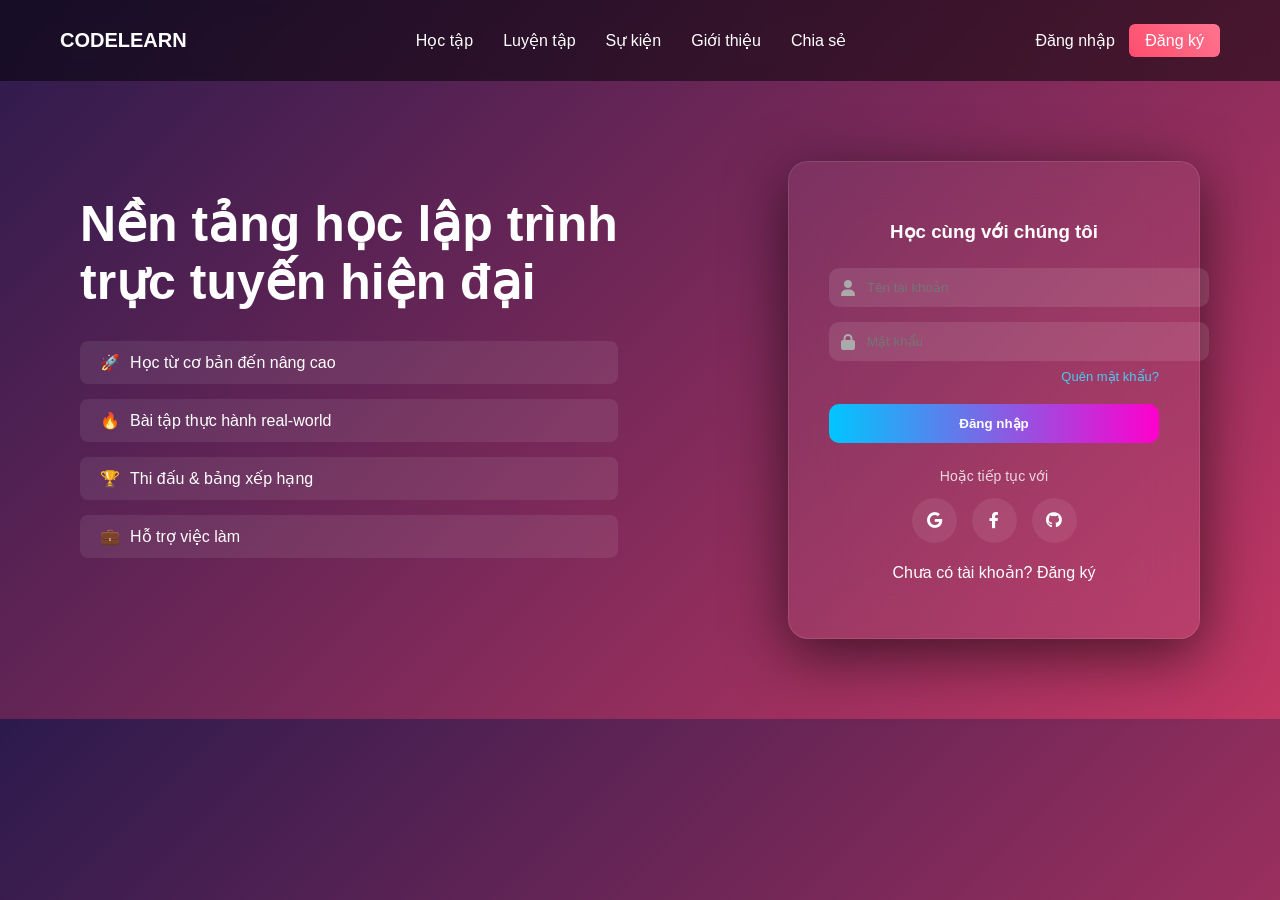
==== Dự án Học trực tuyến LMS/Html/home/index.html @ 640b6f90 "day1" ====
<!DOCTYPE html>
<html lang="vi">
<head>
    <meta charset="UTF-8">
    <title>Trang chủ</title>

    <link rel="stylesheet" href="../../CSS/main.css">

    <!-- ICON -->
    <link rel="stylesheet" href="https://cdnjs.cloudflare.com/ajax/libs/font-awesome/6.0.0/css/all.min.css">
</head>

<body>

<!-- ===== NAVBAR ===== -->
<div class="navbar">
    <div class="logo">CODELEARN</div>

    <ul class="menu">
        <li onclick="location.href='learning.html'">Học tập</li>
        <li>Luyện tập</li>
        <li>Sự kiện</li>
        <li>Giới thiệu</li>
        <li>Chia sẻ</li>
    </ul>

    <div class="auth">
        <!-- CHUYỂN SANG PAGE -->
        <a href="../account/login.html">Đăng nhập</a>
        <a href="../account/register.html" class="btn">Đăng ký</a>
    </div>
</div>

<!-- ===== HERO ===== -->
<div class="hero">

    <!-- LEFT -->
    <div class="hero-left">
        <h1>
            Nền tảng học lập trình <br>
            trực tuyến hiện đại
        </h1>

        <div class="features">
            <div><span>🚀</span> Học từ cơ bản đến nâng cao</div>
            <div><span>🔥</span> Bài tập thực hành real-world</div>
            <div><span>🏆</span> Thi đấu & bảng xếp hạng</div>
            <div><span>💼</span> Hỗ trợ việc làm</div>
        </div>
    </div>

    <!-- RIGHT -->
    <div class="hero-right">

        <div class="login-card">
            <h3>Học cùng với chúng tôi</h3>

            <div class="input-group">
                <i class="fas fa-user"></i>
                <input type="text" placeholder="Tên tài khoản">
            </div>

            <div class="input-group">
                <i class="fas fa-lock"></i>
                <input type="password" placeholder="Mật khẩu">
            </div>

            <a class="forgot">Quên mật khẩu?</a>

            <button class="btn-login">Đăng nhập</button>

            <div class="social-login">
                <p>Hoặc tiếp tục với</p>

                <div class="social-icons">
                    <div class="icon"><i class="fab fa-google"></i></div>
                    <div class="icon"><i class="fab fa-facebook-f"></i></div>
                    <div class="icon"><i class="fab fa-github"></i></div>
                </div>
            </div>

            <p class="switch">
                Chưa có tài khoản?
                <!-- CHUYỂN PAGE -->
                <a href="../account/register.html">Đăng ký</a>
            </p>
        </div>

    </div>

</div>

</body>
</html>
---- Dự án Học trực tuyến LMS/CSS/main.css ----
/* =======================================================
   GLOBAL
======================================================= */
body {
    margin: 0;
    font-family: 'Segoe UI', sans-serif;
    color: white;
    background: linear-gradient(135deg, #2c1a4d, #c33764);
}

a {
    text-decoration: none;
    color: white;
}


/* =======================================================
   NAVBAR
======================================================= */
.navbar {
    display: flex;
    justify-content: space-between;
    align-items: center;
    padding: 15px 60px;
    background: rgba(0,0,0,0.5);
    backdrop-filter: blur(10px);
    position: relative;
    z-index: 999;
}

.logo {
    font-weight: bold;
    font-size: 20px;
}

/* MENU */
.menu {
    display: flex;
    list-style: none;
    gap: 30px;
}

.menu li {
    position: relative;
    cursor: pointer;
    transition: 0.3s;
}

/* underline animation */
.menu li::after {
    content: "";
    position: absolute;
    width: 0%;
    height: 2px;
    background: #4cc9f0;
    left: 0;
    bottom: -5px;
    transition: 0.3s;
}

.menu li:hover {
    color: #4cc9f0;
}

.menu li:hover::after {
    width: 100%;
}

/* BUTTON */
.auth .btn {
    background: linear-gradient(45deg, #ff4d6d, #ff758f);
    padding: 8px 16px;
    border-radius: 6px;
    margin-left: 10px;
    transition: 0.3s;
}

.auth .btn:hover {
    transform: scale(1.1);
}


/* =======================================================
   HERO
======================================================= */
.hero {
    display: flex;
    justify-content: space-between;
    padding: 80px;
}

/* TEXT */
.hero-left h1 {
    font-size: 50px;
    margin-bottom: 30px;
}

/* FEATURES */
.features div {
    margin-top: 15px;
    padding: 12px 20px;
    background: rgba(255,255,255,0.08);
    border-radius: 8px;
    transition: 0.3s;
    display: flex;
    align-items: center;
    gap: 10px;
}

.features div:hover {
    transform: translateX(15px) scale(1.03);
    background: rgba(255,255,255,0.2);
}


/* =======================================================
   LOGIN CARD (GLASS + ANIMATION)
======================================================= */
.hero-right {
    display: flex;
    justify-content: center;
    align-items: center;
}

/* CARD */
.login-card {
    background: rgba(255,255,255,0.05);
    padding: 40px;
    border-radius: 20px;
    width: 330px;
    backdrop-filter: blur(25px);
    box-shadow: 0 15px 60px rgba(0,0,0,0.6);
    border: 1px solid rgba(255,255,255,0.1);

    /* animation */
    animation: fadeIn 0.6s ease;
}

@keyframes fadeIn {
    from {
        opacity: 0;
        transform: translateY(30px);
    }
    to {
        opacity: 1;
        transform: translateY(0);
    }
}

/* TITLE */
.login-card h3 {
    text-align: center;
    margin-bottom: 25px;
}


/* =======================================================
   INPUT GROUP
======================================================= */
.input-group {
    position: relative;
    margin-top: 15px;
}

.input-group i {
    position: absolute;
    left: 12px;
    top: 12px;
    color: #aaa;
}

.input-group input {
    width: 100%;
    padding: 12px 12px 12px 38px;
    border-radius: 10px;
    border: none;
    background: rgba(255,255,255,0.1);
    color: white;
    transition: 0.3s;
}

/* hover + focus */
.input-group input:hover {
    background: rgba(255,255,255,0.15);
}

.input-group input:focus {
    outline: none;
    box-shadow: 0 0 12px #ff00cc;
}


/* =======================================================
   LOGIN BUTTON
======================================================= */
.btn-login {
    width: 100%;
    margin-top: 20px;
    padding: 12px;
    border-radius: 10px;
    border: none;
    background: linear-gradient(90deg, #00c6ff, #ff00cc);
    color: white;
    font-weight: bold;
    cursor: pointer;
    transition: 0.3s;
}

.btn-login:hover {
    transform: scale(1.05);
    box-shadow: 0 0 25px #ff00cc;
}


/* =======================================================
   FORGOT PASSWORD
======================================================= */
.forgot {
    display: block;
    text-align: right;
    margin-top: 8px;
    font-size: 13px;
    color: #4cc9f0;
    cursor: pointer;
}


/* =======================================================
   SOCIAL LOGIN
======================================================= */
.social-login {
    text-align: center;
    margin-top: 25px;
}

.social-login p {
    font-size: 14px;
    opacity: 0.8;
}

.social-icons {
    display: flex;
    justify-content: center;
    gap: 15px;
    margin-top: 10px;
}

.icon {
    width: 45px;
    height: 45px;
    border-radius: 50%;
    background: rgba(255,255,255,0.08);
    display: flex;
    align-items: center;
    justify-content: center;
    cursor: pointer;
    transition: 0.3s;
}

.icon:hover {
    transform: translateY(-5px) scale(1.1);
    background: linear-gradient(45deg, #00c6ff, #ff00cc);
    box-shadow: 0 0 20px #ff00cc;
}


/* =======================================================
   SWITCH TEXT
======================================================= */
.switch {
    text-align: center;
    margin-top: 20px;
}
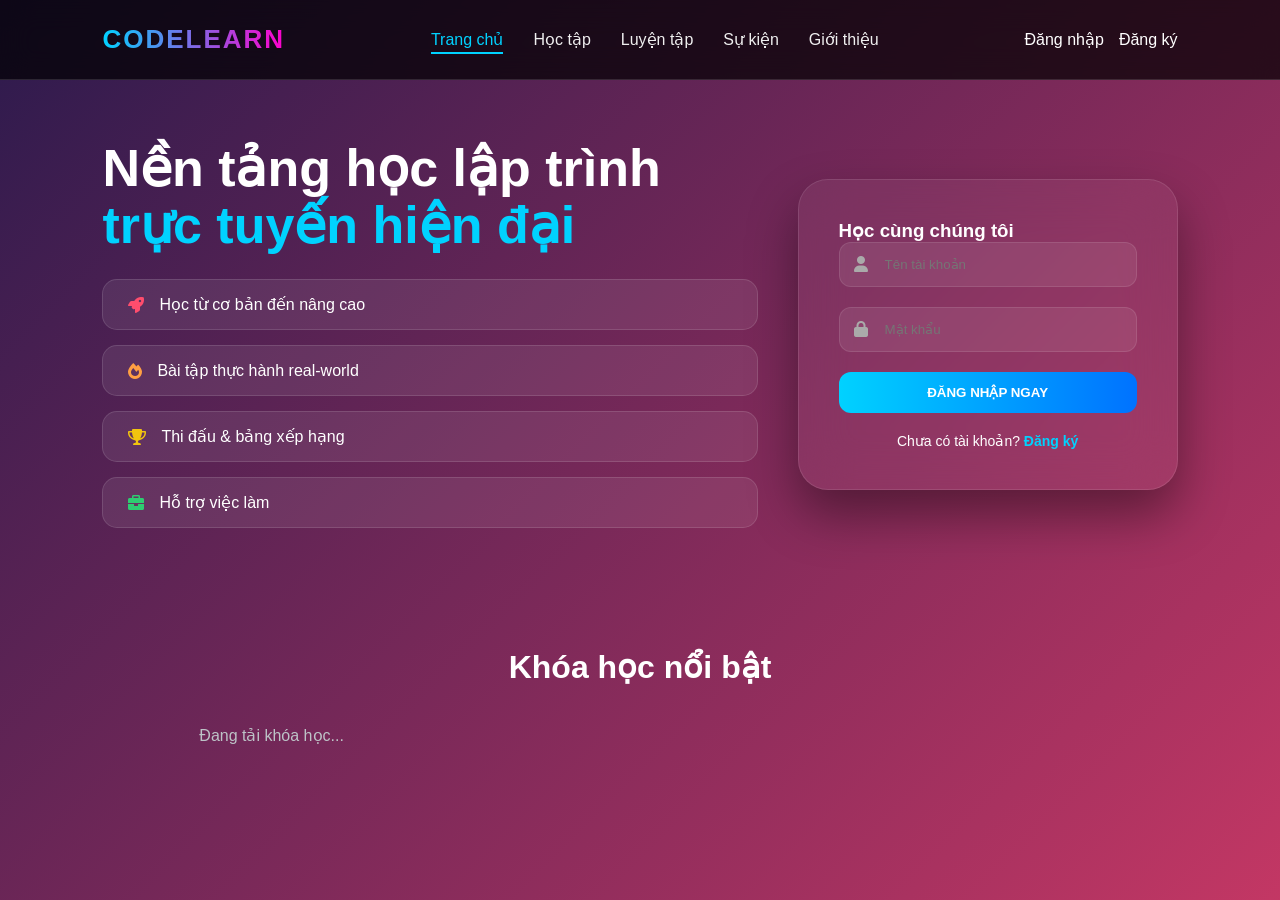
==== commit 49ad8fbe: "DCDU cap nhat bai lam ngay 18-04" ====
--- a/Dự án Học trực tuyến LMS/Html/home/index.html
+++ b/Dự án Học trực tuyến LMS/Html/home/index.html
@@ -2,93 +2,139 @@
 <html lang="vi">
 <head>
     <meta charset="UTF-8">
-    <title>Trang chủ</title>
-
+    <title>Trang chủ - Hệ thống LMS</title>
     <link rel="stylesheet" href="../../CSS/main.css">
-
-    <!-- ICON -->
     <link rel="stylesheet" href="https://cdnjs.cloudflare.com/ajax/libs/font-awesome/6.0.0/css/all.min.css">
 </head>
-
 <body>
 
-<!-- ===== NAVBAR ===== -->
 <div class="navbar">
-    <div class="logo">CODELEARN</div>
-
+    <div class="logo" onclick="location.href='index.html'">CODELEARN</div>
     <ul class="menu">
+        <li class="active" onclick="location.href='index.html'">Trang chủ</li>
         <li onclick="location.href='learning.html'">Học tập</li>
         <li>Luyện tập</li>
         <li>Sự kiện</li>
         <li>Giới thiệu</li>
-        <li>Chia sẻ</li>
     </ul>
-
-    <div class="auth">
-        <!-- CHUYỂN SANG PAGE -->
+    <div class="auth" id="nav-auth">
         <a href="../account/login.html">Đăng nhập</a>
         <a href="../account/register.html" class="btn">Đăng ký</a>
     </div>
 </div>
 
-<!-- ===== HERO ===== -->
 <div class="hero">
-
-    <!-- LEFT -->
     <div class="hero-left">
-        <h1>
-            Nền tảng học lập trình <br>
-            trực tuyến hiện đại
-        </h1>
-
+        <h1>Nền tảng học lập trình <br><span style="color: #00d2ff;">trực tuyến hiện đại</span></h1>
         <div class="features">
-            <div><span>🚀</span> Học từ cơ bản đến nâng cao</div>
-            <div><span>🔥</span> Bài tập thực hành real-world</div>
-            <div><span>🏆</span> Thi đấu & bảng xếp hạng</div>
-            <div><span>💼</span> Hỗ trợ việc làm</div>
+            <div><i class="fas fa-rocket" style="color: #ff4d6d;"></i> Học từ cơ bản đến nâng cao</div>
+            <div><i class="fas fa-fire" style="color: #ff9f43;"></i> Bài tập thực hành real-world</div>
+            <div><i class="fas fa-trophy" style="color: #f1c40f;"></i> Thi đấu & bảng xếp hạng</div>
+            <div><i class="fas fa-briefcase" style="color: #2ecc71;"></i> Hỗ trợ việc làm</div>
         </div>
     </div>
 
-    <!-- RIGHT -->
     <div class="hero-right">
-
-        <div class="login-card">
-            <h3>Học cùng với chúng tôi</h3>
-
+        <div class="login-card" id="home-login-card">
+            <h3>Học cùng chúng tôi</h3>
             <div class="input-group">
                 <i class="fas fa-user"></i>
-                <input type="text" placeholder="Tên tài khoản">
+                <input type="text" id="home_username" placeholder="Tên tài khoản">
             </div>
-
             <div class="input-group">
                 <i class="fas fa-lock"></i>
-                <input type="password" placeholder="Mật khẩu">
+                <input type="password" id="home_password" placeholder="Mật khẩu">
             </div>
-
-            <a class="forgot">Quên mật khẩu?</a>
-
-            <button class="btn-login">Đăng nhập</button>
-
-            <div class="social-login">
-                <p>Hoặc tiếp tục với</p>
-
-                <div class="social-icons">
-                    <div class="icon"><i class="fab fa-google"></i></div>
-                    <div class="icon"><i class="fab fa-facebook-f"></i></div>
-                    <div class="icon"><i class="fab fa-github"></i></div>
-                </div>
-            </div>
-
-            <p class="switch">
-                Chưa có tài khoản?
-                <!-- CHUYỂN PAGE -->
-                <a href="../account/register.html">Đăng ký</a>
+            <button class="btn-login" onclick="handleHomeLogin()">ĐĂNG NHẬP NGAY</button>
+            <p style="text-align:center; margin-top:20px; font-size:14px;">
+                Chưa có tài khoản? <a href="../account/register.html" style="color:#00d2ff; font-weight:bold;">Đăng ký</a>
             </p>
         </div>
-
+        
+        <div class="login-card hidden" id="home-welcome-card" style="text-align: center;">
+            <div style="font-size: 60px; color: #00d2ff; margin-bottom: 20px;">
+                <i class="fas fa-user-circle"></i>
+            </div>
+            <h3>Chào mừng trở lại, <br><span id="display-user-name" style="color: #ff00cc;">Học viên</span>!</h3>
+            <p style="margin: 20px 0; color: #bdc3c7;">Hôm nay bạn muốn học thêm điều gì mới?</p>
+            <button class="btn-login" onclick="location.href='learning.html'">VÀO HỌC NGAY</button>
+            <a href="#" class="btn-logout" style="margin-top:20px; display:inline-block;" onclick="handleLogout()">Đăng xuất</a>
+        </div>
     </div>
-
 </div>
 
+<div class="courses-section">
+    <h2 style="text-align: center; margin-bottom: 40px;">Khóa học nổi bật</h2>
+    <div class="courses" id="course-list">
+        <p style="text-align: center; width: 100%; color: #bdc3c7;">Đang tải khóa học...</p>
+    </div>
+</div>
+
+<script>
+    const API_URL = 'http://127.0.0.1:5001/api';
+
+    function checkAuth() {
+        const userStr = localStorage.getItem('user');
+        const navAuth = document.getElementById('nav-auth');
+        const loginCard = document.getElementById('home-login-card');
+        const welcomeCard = document.getElementById('home-welcome-card');
+        const displayName = document.getElementById('display-user-name');
+
+        if (userStr) {
+            const user = JSON.parse(userStr);
+            navAuth.innerHTML = `<span class="user-name">Chào, ${user.username}</span><span style="color:rgba(255,255,255,0.2);margin:0 10px">|</span><a href="#" class="btn-logout" onclick="handleLogout()">Đăng xuất</a>`;
+            if(loginCard) loginCard.classList.add('hidden');
+            if(welcomeCard) {
+                welcomeCard.classList.remove('hidden');
+                if(displayName) displayName.innerText = user.username;
+            }
+        }
+    }
+
+    async function handleHomeLogin() {
+        const u = document.getElementById('home_username').value;
+        const p = document.getElementById('home_password').value;
+        if (!u || !p) { alert("Điền đủ thông tin Tuấn ơi!"); return; }
+
+        try {
+            const res = await fetch(`${API_URL}/login`, {
+                method: 'POST',
+                headers: { 'Content-Type': 'application/json' },
+                body: JSON.stringify({ username: u, password: p })
+            });
+            const data = await res.json();
+            if (data.status === "success") {
+                localStorage.setItem('user', JSON.stringify(data.user));
+                window.location.reload(); 
+            } else { alert(data.message); }
+        } catch (err) { alert("Chưa bật app.py kìa!"); }
+    }
+
+    function handleLogout() { localStorage.removeItem('user'); window.location.reload(); }
+
+    async function fetchCourses() {
+        try {
+            const res = await fetch(`${API_URL}/courses`);
+            const data = await res.json();
+            const container = document.getElementById('course-list');
+            container.innerHTML = ''; 
+            if (data.status === "success") {
+                data.data.forEach(course => {
+                    const imgUrl = `https://placehold.jp/24/34495e/ffffff/250x140.png?text=${encodeURIComponent(course.title)}`;
+                    container.innerHTML += `
+                        <div class="course-card">
+                            <img src="${imgUrl}" alt="Course">
+                            <div class="category-tag">${course.category}</div>
+                            <h4>${course.title}</h4>
+                            <div class="price">${Number(course.price).toLocaleString('vi-VN')} đ</div>
+                            <button class="btn-enroll" onclick="location.href='learning.html'">Xem chi tiết</button>
+                        </div>`;
+                });
+            }
+        } catch (error) { console.error(error); }
+    }
+
+    window.onload = () => { checkAuth(); fetchCourses(); };
+</script>
 </body>
 </html>
--- a/Dự án Học trực tuyến LMS/CSS/main.css
+++ b/Dự án Học trực tuyến LMS/CSS/main.css
@@ -1,273 +1,231 @@
 /* =======================================================
-   GLOBAL
-======================================================= */
+   1. GLOBAL & VARIABLES
+======================================================= */
+:root {
+    --primary: #00d2ff;     /* Xanh Cyan sáng */
+    --secondary: #ff00cc;   /* Hồng Neon */
+    --glass: rgba(255, 255, 255, 0.08);
+    --glass-border: rgba(255, 255, 255, 0.12);
+    --bg-gradient: linear-gradient(135deg, #2c1a4d, #c33764);
+}
+
+* {
+    margin: 0;
+    padding: 0;
+    box-sizing: border-box;
+    font-family: 'Segoe UI', Roboto, Helvetica, Arial, sans-serif;
+}
+
 body {
-    margin: 0;
-    font-family: 'Segoe UI', sans-serif;
     color: white;
-    background: linear-gradient(135deg, #2c1a4d, #c33764);
-}
-
-a {
-    text-decoration: none;
-    color: white;
-}
-
-
-/* =======================================================
-   NAVBAR
+    background: var(--bg-gradient);
+    background-attachment: fixed;
+    min-height: 100vh;
+    overflow-x: hidden;
+}
+
+a { text-decoration: none; color: inherit; transition: 0.3s; }
+.hidden { display: none !important; }
+
+/* =======================================================
+   2. NAVBAR (UNIFIED & STICKY)
 ======================================================= */
 .navbar {
     display: flex;
     justify-content: space-between;
     align-items: center;
-    padding: 15px 60px;
-    background: rgba(0,0,0,0.5);
-    backdrop-filter: blur(10px);
+    padding: 0 8%;
+    background: rgba(0, 0, 0, 0.7);
+    backdrop-filter: blur(15px);
+    -webkit-backdrop-filter: blur(15px);
+    height: 80px;
+    position: sticky;
+    top: 0;
+    z-index: 2000;
+    border-bottom: 1px solid var(--glass-border);
+}
+
+.logo {
+    font-weight: 800;
+    font-size: 26px;
+    letter-spacing: 2px;
+    background: linear-gradient(to right, var(--primary), var(--secondary));
+    -webkit-background-clip: text;
+    background-clip: text;
+    -webkit-text-fill-color: transparent;
+    color: transparent; /* Dự phòng cho logo bị lỗi màu */
+    display: inline-block;
+    cursor: pointer;
+}
+
+.menu { display: flex; gap: 30px; list-style: none; }
+.menu li {
+    font-weight: 500;
+    color: #efefef;
+    cursor: pointer;
     position: relative;
-    z-index: 999;
-}
-
-.logo {
-    font-weight: bold;
-    font-size: 20px;
-}
-
-/* MENU */
-.menu {
-    display: flex;
-    list-style: none;
-    gap: 30px;
-}
-
-.menu li {
-    position: relative;
-    cursor: pointer;
-    transition: 0.3s;
-}
-
-/* underline animation */
+}
+
+.menu li:hover, .menu li.active { color: var(--primary); }
 .menu li::after {
     content: "";
     position: absolute;
-    width: 0%;
-    height: 2px;
-    background: #4cc9f0;
-    left: 0;
-    bottom: -5px;
+    width: 0%; height: 2px;
+    background: var(--primary);
+    left: 0; bottom: -5px;
     transition: 0.3s;
 }
-
-.menu li:hover {
-    color: #4cc9f0;
-}
-
-.menu li:hover::after {
-    width: 100%;
-}
-
-/* BUTTON */
-.auth .btn {
-    background: linear-gradient(45deg, #ff4d6d, #ff758f);
-    padding: 8px 16px;
-    border-radius: 6px;
-    margin-left: 10px;
+.menu li:hover::after, .menu li.active::after { width: 100%; }
+
+.auth { display: flex; align-items: center; gap: 15px; }
+.user-name { color: var(--primary); font-weight: bold; font-size: 15px; }
+.btn-logout {
+    color: #ff4757 !important;
+    font-weight: bold;
+    border: 1px solid #ff4757;
+    padding: 6px 15px;
+    border-radius: 8px;
     transition: 0.3s;
 }
-
-.auth .btn:hover {
-    transform: scale(1.1);
-}
-
-
-/* =======================================================
-   HERO
-======================================================= */
-.hero {
-    display: flex;
-    justify-content: space-between;
-    padding: 80px;
-}
-
-/* TEXT */
-.hero-left h1 {
-    font-size: 50px;
-    margin-bottom: 30px;
-}
-
-/* FEATURES */
+.btn-logout:hover { background: #ff4757; color: white !important; }
+
+/* =======================================================
+   3. HERO & FORMS (INDEX)
+======================================================= */
+.hero { display: flex; justify-content: space-between; align-items: center; padding: 60px 8%; gap: 40px; }
+.hero-left { flex: 1; }
+.hero-left h1 { font-size: 52px; font-weight: 800; line-height: 1.1; margin-bottom: 25px; }
+
 .features div {
     margin-top: 15px;
-    padding: 12px 20px;
-    background: rgba(255,255,255,0.08);
-    border-radius: 8px;
-    transition: 0.3s;
+    padding: 15px 25px;
+    background: var(--glass);
+    border-radius: 15px;
+    border: 1px solid var(--glass-border);
+    display: flex; align-items: center; gap: 15px; transition: 0.3s;
+}
+.features div:hover { transform: translateX(10px); background: rgba(255,255,255,0.15); }
+
+.hero-right { flex: 0 0 380px; }
+.login-card {
+    background: rgba(255, 255, 255, 0.05);
+    padding: 40px;
+    border-radius: 30px;
+    backdrop-filter: blur(25px);
+    border: 1px solid rgba(255, 255, 255, 0.1);
+    box-shadow: 0 25px 50px rgba(0, 0, 0, 0.4);
+}
+
+.input-group { position: relative; margin-bottom: 20px; }
+.input-group i { position: absolute; left: 15px; top: 50%; transform: translateY(-50%); color: #aaa; }
+.input-group input {
+    width: 100%; padding: 14px 15px 14px 45px;
+    border-radius: 12px; border: 1px solid rgba(255,255,255,0.1);
+    background: rgba(255,255,255,0.08); color: white; outline: none;
+}
+.input-group input:focus { border-color: var(--primary); box-shadow: 0 0 15px rgba(0,210,255,0.3); }
+
+/* =======================================================
+   4. PREMIUM COURSE CARDS (LEARNING & INDEX)
+======================================================= */
+.courses-section { padding: 60px 8%; }
+.courses-section h2 { text-align: center; margin-bottom: 40px; font-size: 32px; }
+
+.courses {
+    display: grid;
+    grid-template-columns: repeat(auto-fill, minmax(300px, 1fr));
+    gap: 30px;
+    align-items: stretch; /* Ép các card cao bằng nhau */
+}
+
+.course-card {
+    background: rgba(255, 255, 255, 0.06);
+    backdrop-filter: blur(15px);
+    border: 1px solid var(--glass-border);
+    border-radius: 20px;
+    padding: 20px;
+    transition: 0.4s cubic-bezier(0.175, 0.885, 0.32, 1.275);
     display: flex;
-    align-items: center;
-    gap: 10px;
-}
-
-.features div:hover {
-    transform: translateX(15px) scale(1.03);
-    background: rgba(255,255,255,0.2);
-}
-
-
-/* =======================================================
-   LOGIN CARD (GLASS + ANIMATION)
-======================================================= */
-.hero-right {
-    display: flex;
-    justify-content: center;
-    align-items: center;
-}
-
-/* CARD */
-.login-card {
-    background: rgba(255,255,255,0.05);
-    padding: 40px;
-    border-radius: 20px;
-    width: 330px;
-    backdrop-filter: blur(25px);
-    box-shadow: 0 15px 60px rgba(0,0,0,0.6);
-    border: 1px solid rgba(255,255,255,0.1);
-
-    /* animation */
-    animation: fadeIn 0.6s ease;
-}
-
-@keyframes fadeIn {
-    from {
-        opacity: 0;
-        transform: translateY(30px);
-    }
-    to {
-        opacity: 1;
-        transform: translateY(0);
-    }
-}
-
-/* TITLE */
-.login-card h3 {
-    text-align: center;
-    margin-bottom: 25px;
-}
-
-
-/* =======================================================
-   INPUT GROUP
-======================================================= */
-.input-group {
-    position: relative;
-    margin-top: 15px;
-}
-
-.input-group i {
-    position: absolute;
-    left: 12px;
-    top: 12px;
-    color: #aaa;
-}
-
-.input-group input {
+    flex-direction: column; /* Xếp dọc để nút đẩy xuống đáy */
+    height: 100%;
+}
+
+.course-card:hover {
+    transform: translateY(-10px);
+    border-color: var(--primary);
+    background: rgba(255, 255, 255, 0.1);
+    box-shadow: 0 20px 40px rgba(0, 0, 0, 0.4);
+}
+
+.course-card img {
     width: 100%;
-    padding: 12px 12px 12px 38px;
-    border-radius: 10px;
+    height: 170px; /* Cố định chiều cao ảnh thumbnail */
+    object-fit: cover;
+    border-radius: 12px;
+    margin-bottom: 15px;
+}
+
+.course-card .category-tag {
+    font-size: 11px;
+    color: var(--primary);
+    font-weight: 800;
+    text-transform: uppercase;
+    margin-bottom: 8px;
+    letter-spacing: 1px;
+}
+
+/* FIX: Giới hạn 2 dòng cho tiêu đề để card luôn đều */
+.course-card h4 {
+    font-size: 18px;
+    line-height: 1.4;
+    margin-bottom: 10px;
+    height: 50px; /* (18px * 1.4 * 2) xấp xỉ */
+    display: -webkit-box;
+    -webkit-line-clamp: 2;
+    -webkit-box-orient: vertical;
+    overflow: hidden;
+}
+
+.course-card .price {
+    font-size: 20px;
+    font-weight: 800;
+    color: #2ecc71;
+    margin-bottom: 20px;
+}
+
+/* Nút bấm đẩy xuống đáy card */
+.btn-enroll, .btn-login {
+    margin-top: auto; 
+    width: 100%;
+    padding: 13px;
+    border-radius: 12px;
     border: none;
-    background: rgba(255,255,255,0.1);
+    background: linear-gradient(90deg, var(--primary), #0072ff);
     color: white;
-    transition: 0.3s;
-}
-
-/* hover + focus */
-.input-group input:hover {
-    background: rgba(255,255,255,0.15);
-}
-
-.input-group input:focus {
-    outline: none;
-    box-shadow: 0 0 12px #ff00cc;
-}
-
-
-/* =======================================================
-   LOGIN BUTTON
-======================================================= */
-.btn-login {
-    width: 100%;
-    margin-top: 20px;
-    padding: 12px;
-    border-radius: 10px;
-    border: none;
-    background: linear-gradient(90deg, #00c6ff, #ff00cc);
-    color: white;
-    font-weight: bold;
+    font-weight: 700;
     cursor: pointer;
     transition: 0.3s;
-}
-
-.btn-login:hover {
-    transform: scale(1.05);
-    box-shadow: 0 0 25px #ff00cc;
-}
-
-
-/* =======================================================
-   FORGOT PASSWORD
-======================================================= */
-.forgot {
-    display: block;
-    text-align: right;
-    margin-top: 8px;
-    font-size: 13px;
-    color: #4cc9f0;
-    cursor: pointer;
-}
-
-
-/* =======================================================
-   SOCIAL LOGIN
-======================================================= */
-.social-login {
     text-align: center;
-    margin-top: 25px;
-}
-
-.social-login p {
-    font-size: 14px;
-    opacity: 0.8;
-}
-
-.social-icons {
-    display: flex;
-    justify-content: center;
-    gap: 15px;
-    margin-top: 10px;
-}
-
-.icon {
-    width: 45px;
-    height: 45px;
-    border-radius: 50%;
-    background: rgba(255,255,255,0.08);
-    display: flex;
-    align-items: center;
-    justify-content: center;
-    cursor: pointer;
-    transition: 0.3s;
-}
-
-.icon:hover {
-    transform: translateY(-5px) scale(1.1);
-    background: linear-gradient(45deg, #00c6ff, #ff00cc);
-    box-shadow: 0 0 20px #ff00cc;
-}
-
-
-/* =======================================================
-   SWITCH TEXT
-======================================================= */
-.switch {
-    text-align: center;
-    margin-top: 20px;
+}
+
+.btn-enroll:hover, .btn-login:hover {
+    filter: brightness(1.2);
+    box-shadow: 0 10px 20px rgba(0, 210, 255, 0.4);
+}
+
+/* =======================================================
+   5. FILTER BAR
+======================================================= */
+.filter {
+    display: flex; justify-content: center;
+    margin-bottom: 40px; gap: 10px;
+}
+.filter input {
+    width: 400px; padding: 12px 20px;
+    border-radius: 25px; border: 1px solid var(--glass-border);
+    background: rgba(0,0,0,0.3); color: white; outline: none;
+}
+.filter button {
+    background: var(--primary); border: none; width: 45px; height: 45px;
+    border-radius: 50%; color: white; cursor: pointer;
 }
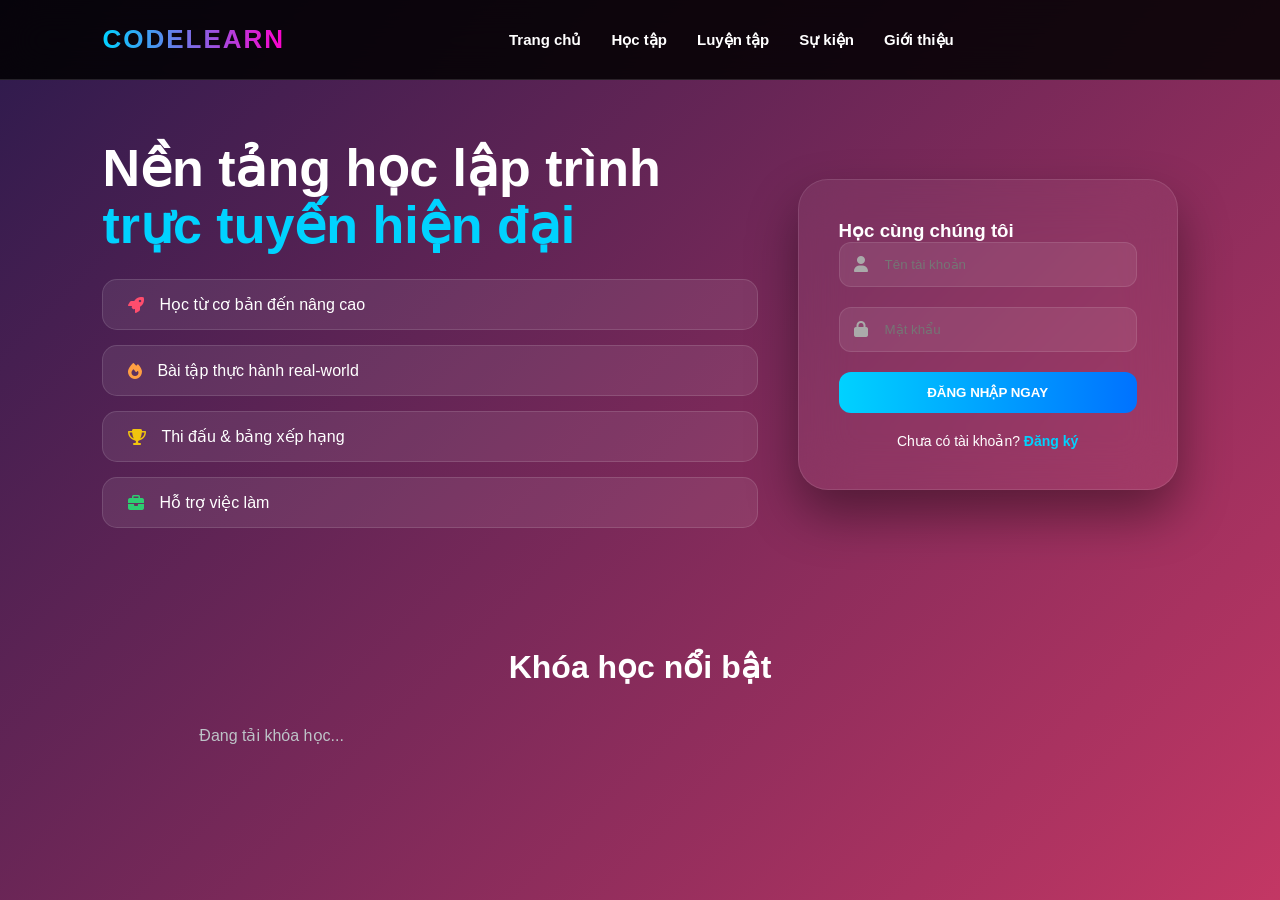
==== commit 51ca7df8: "DCDU cap nhat bai lam ngay 19-04" ====
--- a/Dự án Học trực tuyến LMS/Html/home/index.html
+++ b/Dự án Học trực tuyến LMS/Html/home/index.html
@@ -2,26 +2,72 @@
 <html lang="vi">
 <head>
     <meta charset="UTF-8">
-    <title>Trang chủ - Hệ thống LMS</title>
+    <title>Trang chủ - Hệ thống LMS Cyber</title>
     <link rel="stylesheet" href="../../CSS/main.css">
-    <link rel="stylesheet" href="https://cdnjs.cloudflare.com/ajax/libs/font-awesome/6.0.0/css/all.min.css">
+    <link rel="stylesheet" href="https://cdnjs.cloudflare.com/ajax/libs/font-awesome/6.4.0/css/all.min.css">
+    <style>
+        /* =======================================================
+           PHẦN CSS HEADER ĐỒNG BỘ (TUẤN DÁN ĐÈ VÀO CSS CŨ)
+        ======================================================= */
+        :root {
+            --primary: #00d2ff;     /* Xanh Cyan */
+            --secondary: #ff00cc;   /* Hồng Neon */
+            --accent: #ff4d6d;      /* Đỏ hồng */
+            --glass-border: rgba(255, 255, 255, 0.12);
+        }
+
+        /* NAVBAR ĐỒNG BỘ THEO MẪU SỰ KIỆN */
+        .navbar {
+            display: flex; justify-content: space-between; align-items: center;
+            padding: 0 8%; height: 80px;
+            background: rgba(0, 0, 0, 0.85); 
+            backdrop-filter: blur(20px);
+            position: sticky; top: 0; z-index: 9999;
+            border-bottom: 1px solid var(--glass-border);
+        }
+
+        .logo {
+            font-weight: 800; font-size: 26px; letter-spacing: 2px;
+            background: linear-gradient(to right, var(--primary), var(--secondary));
+            -webkit-background-clip: text; -webkit-text-fill-color: transparent;
+            text-transform: uppercase; cursor: pointer;
+        }
+
+        .menu { display: flex; gap: 30px; list-style: none; }
+        .menu li {
+            font-size: 15px; font-weight: 600; color: #fff;
+            cursor: pointer; transition: 0.3s;
+        }
+        .menu li.active, .menu li:hover { color: var(--primary); }
+
+        .auth { display: flex; align-items: center; gap: 15px; }
+        .user-name { color: var(--primary); font-weight: bold; font-size: 15px; }
+        .separator { color: rgba(255, 255, 255, 0.2); }
+
+        .btn-logout-nav { 
+            background: transparent; color: var(--accent); border: 1px solid var(--accent);
+            padding: 7px 20px; border-radius: 12px; font-size: 13px; 
+            font-weight: bold; cursor: pointer; transition: 0.3s;
+        }
+        .btn-logout-nav:hover { background: var(--accent); color: white; }
+
+        /* Giữ nguyên các class hỗ trợ cũ của Tuấn */
+        .hidden { display: none !important; }
+    </style>
 </head>
 <body>
 
-<div class="navbar">
+<nav class="navbar">
     <div class="logo" onclick="location.href='index.html'">CODELEARN</div>
     <ul class="menu">
-        <li class="active" onclick="location.href='index.html'">Trang chủ</li>
+        <li onclick="location.href='index.html'">Trang chủ</li>
         <li onclick="location.href='learning.html'">Học tập</li>
-        <li>Luyện tập</li>
-        <li>Sự kiện</li>
-        <li>Giới thiệu</li>
+        <li onclick="location.href='training.html'">Luyện tập</li> 
+        <li onclick="location.href='event.html'">Sự kiện</li>
+        <li onclick="location.href='about.html'">Giới thiệu</li>
     </ul>
-    <div class="auth" id="nav-auth">
-        <a href="../account/login.html">Đăng nhập</a>
-        <a href="../account/register.html" class="btn">Đăng ký</a>
-    </div>
-</div>
+    <div class="auth" id="nav-auth"></div>
+</nav>
 
 <div class="hero">
     <div class="hero-left">
@@ -58,7 +104,7 @@
             <h3>Chào mừng trở lại, <br><span id="display-user-name" style="color: #ff00cc;">Học viên</span>!</h3>
             <p style="margin: 20px 0; color: #bdc3c7;">Hôm nay bạn muốn học thêm điều gì mới?</p>
             <button class="btn-login" onclick="location.href='learning.html'">VÀO HỌC NGAY</button>
-            <a href="#" class="btn-logout" style="margin-top:20px; display:inline-block;" onclick="handleLogout()">Đăng xuất</a>
+            <a href="#" style="margin-top:20px; display:inline-block; color: #ff4d6d; text-decoration: none; font-size: 14px; font-weight: bold;" onclick="handleLogout()">Đăng xuất</a>
         </div>
     </div>
 </div>
@@ -73,6 +119,7 @@
 <script>
     const API_URL = 'http://127.0.0.1:5001/api';
 
+    // ĐỒNG BỘ HEADER VÀO LOGIC CỦA TUẤN
     function checkAuth() {
         const userStr = localStorage.getItem('user');
         const navAuth = document.getElementById('nav-auth');
@@ -82,7 +129,13 @@
 
         if (userStr) {
             const user = JSON.parse(userStr);
-            navAuth.innerHTML = `<span class="user-name">Chào, ${user.username}</span><span style="color:rgba(255,255,255,0.2);margin:0 10px">|</span><a href="#" class="btn-logout" onclick="handleLogout()">Đăng xuất</a>`;
+            // Render Header chuẩn mẫu image_a26ca1.png
+            navAuth.innerHTML = `
+                <span class="user-name">Chào, ${user.username}</span>
+                <span class="separator">|</span>
+                <button class="btn-logout-nav" onclick="handleLogout()">Đăng xuất</button>
+            `;
+            
             if(loginCard) loginCard.classList.add('hidden');
             if(welcomeCard) {
                 welcomeCard.classList.remove('hidden');
@@ -117,6 +170,7 @@
             const res = await fetch(`${API_URL}/courses`);
             const data = await res.json();
             const container = document.getElementById('course-list');
+            if(!container) return;
             container.innerHTML = ''; 
             if (data.status === "success") {
                 data.data.forEach(course => {
--- a/Dự án Học trực tuyến LMS/CSS/main.css
+++ b/Dự án Học trực tuyến LMS/CSS/main.css
@@ -228,4 +228,51 @@
 .filter button {
     background: var(--primary); border: none; width: 45px; height: 45px;
     border-radius: 50%; color: white; cursor: pointer;
+}
+/* =======================================================
+   SOCIAL LOGIN ICONS (FIX LỖI XẾP DỌC)
+======================================================= */
+.social-login {
+    text-align: center;
+    margin-top: 25px;
+    border-top: 1px solid rgba(255, 255, 255, 0.1);
+    padding-top: 20px;
+}
+
+.social-login p {
+    font-size: 14px;
+    color: #bdc3c7;
+    margin-bottom: 15px;
+}
+
+.social-icons {
+    display: flex;        /* Dàn hàng ngang */
+    justify-content: center;
+    gap: 20px;            /* Khoảng cách giữa các icon */
+}
+
+.icon {
+    width: 45px;
+    height: 45px;
+    background: rgba(255, 255, 255, 0.08); /* Nền mờ */
+    border-radius: 50%;   /* Tạo hình tròn */
+    display: flex;
+    align-items: center;  /* Căn giữa icon bên trong */
+    justify-content: center;
+    cursor: pointer;
+    transition: 0.3s;
+    border: 1px solid rgba(255, 255, 255, 0.1);
+    font-size: 20px;
+}
+
+/* Hiệu ứng khi di chuột vào từng icon */
+.icon:hover {
+    transform: translateY(-5px);
+    background: var(--primary); /* Đổi sang màu xanh Cyan */
+    box-shadow: 0 5px 15px rgba(0, 210, 255, 0.4);
+    border-color: transparent;
+}
+
+.icon i {
+    color: white;
 }
